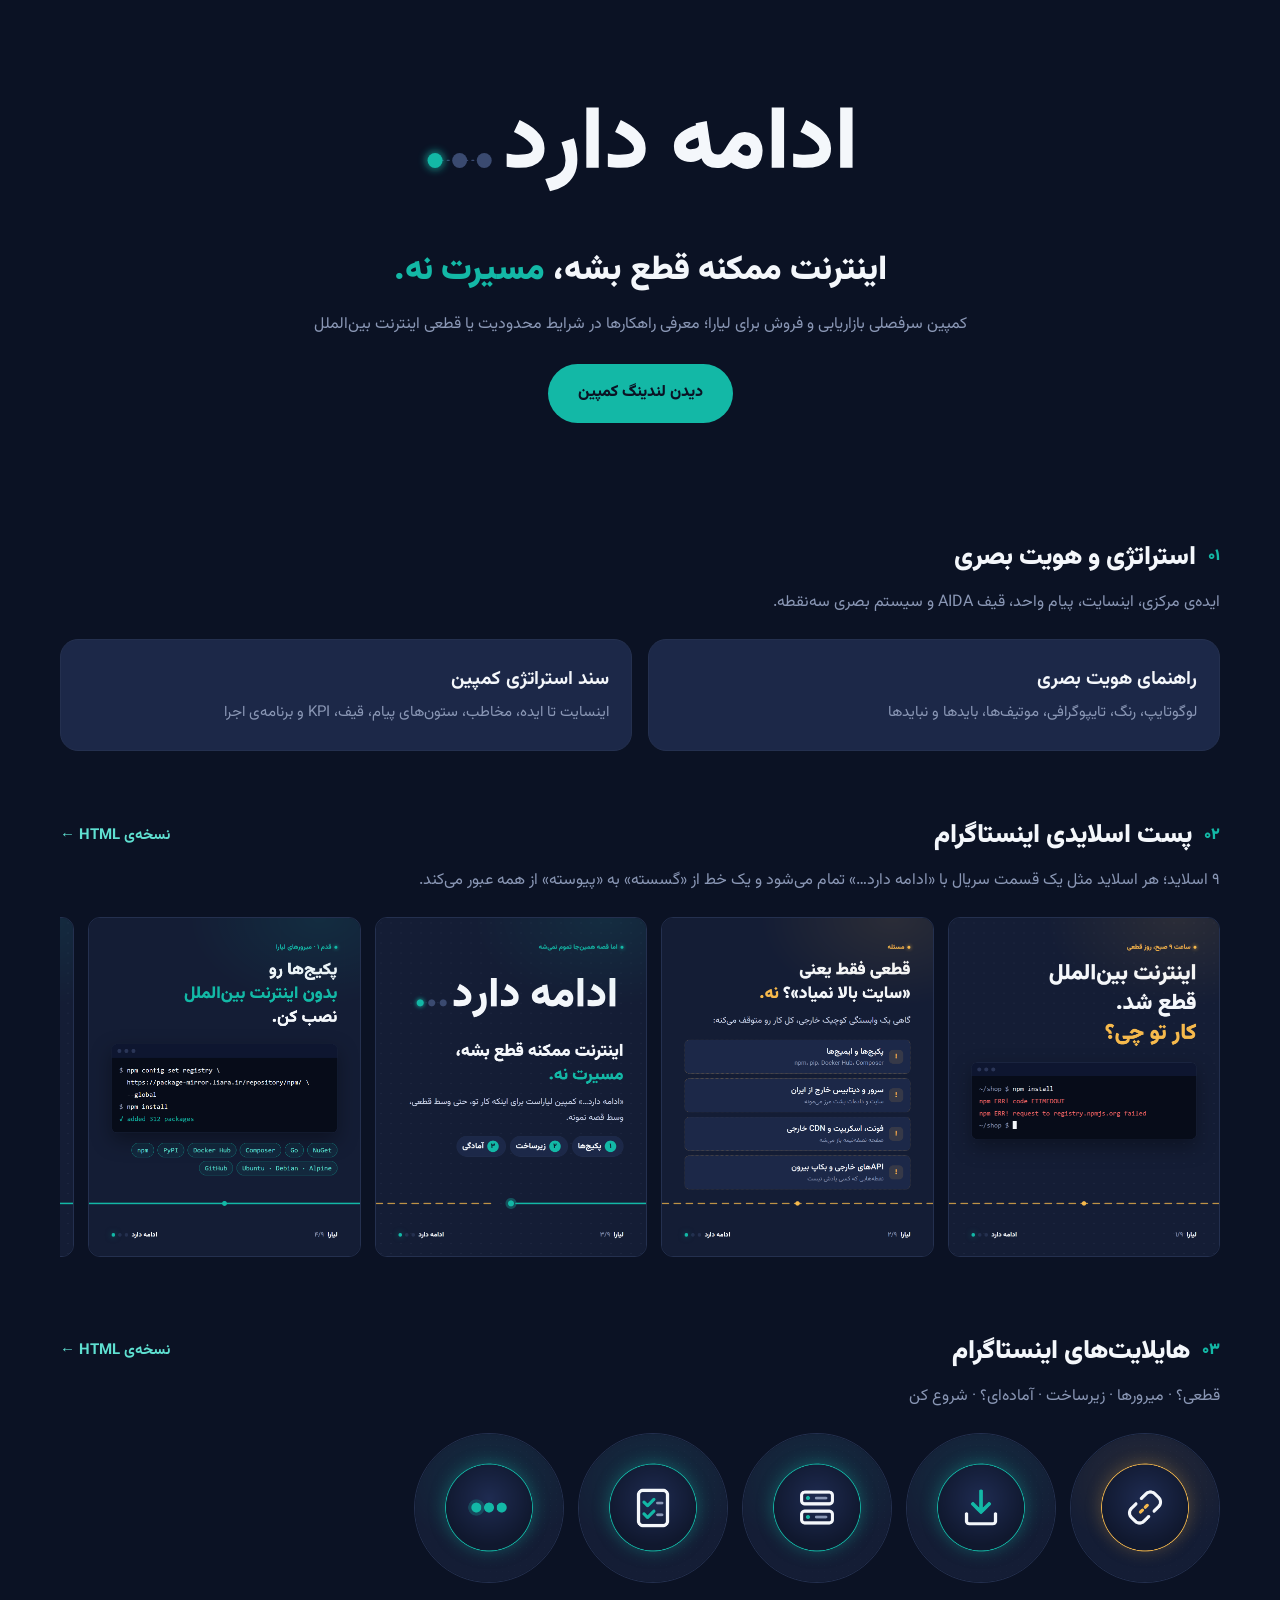
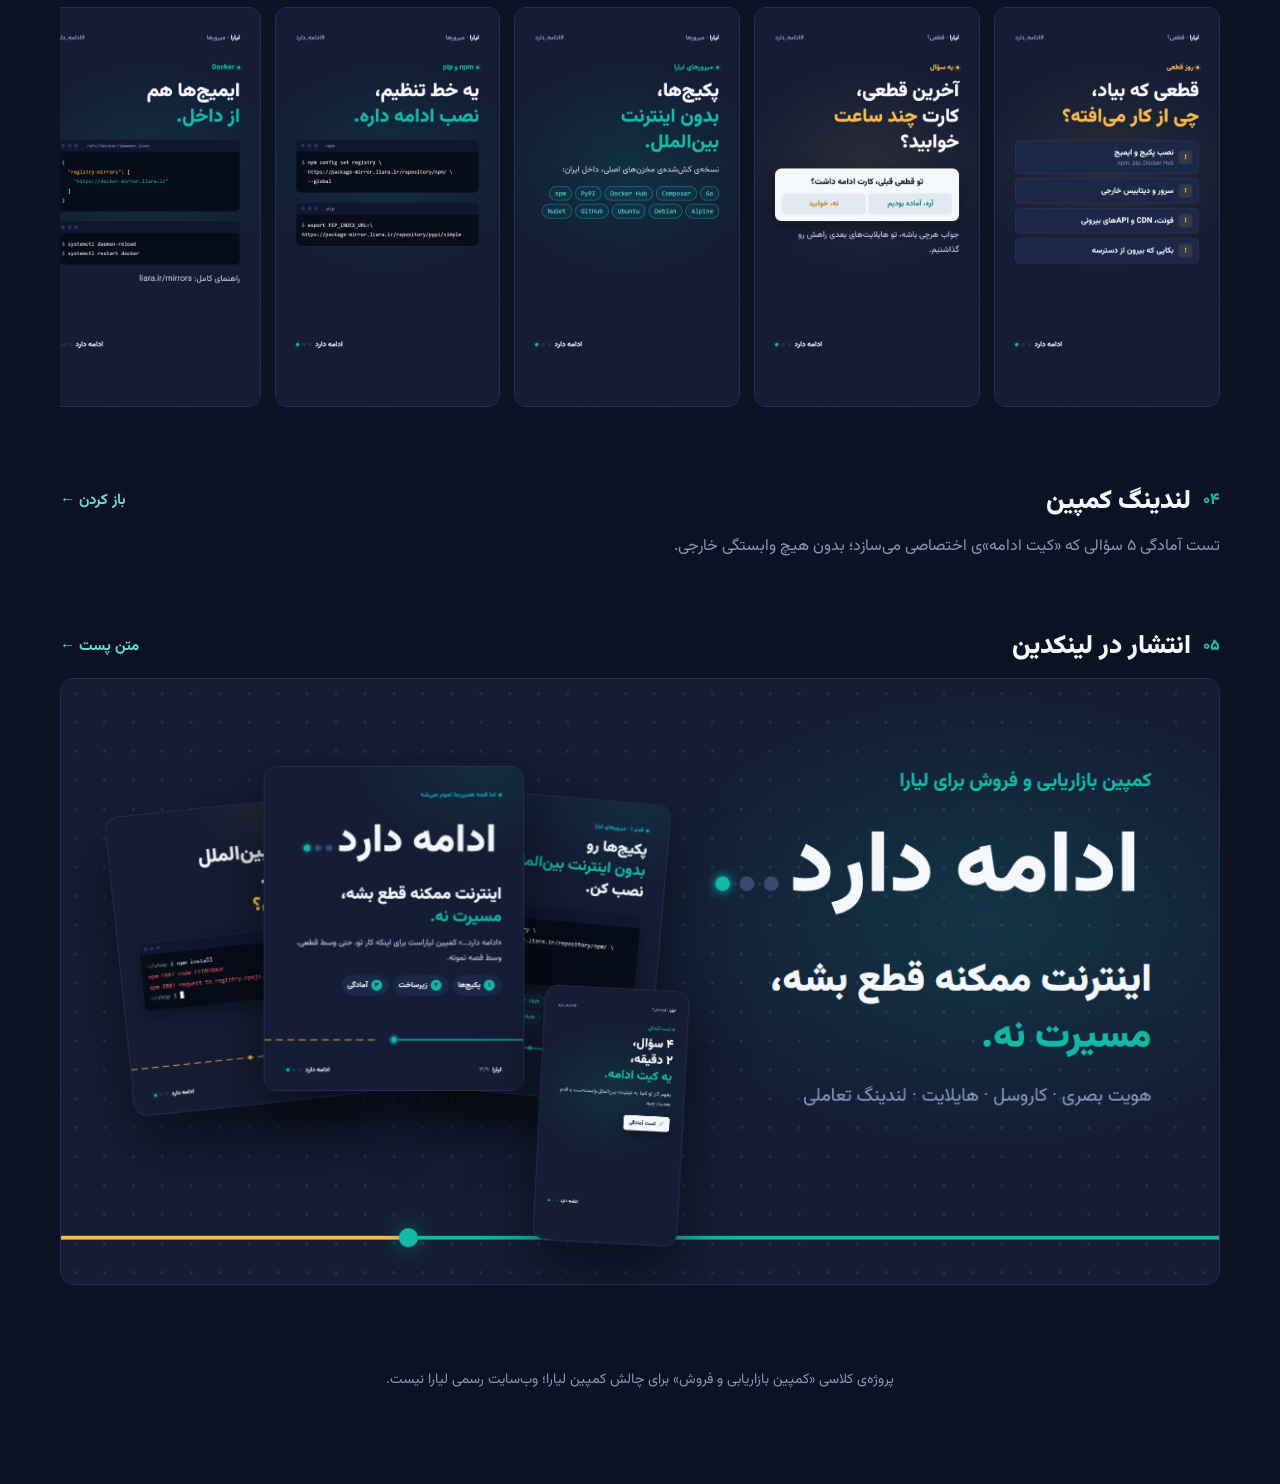
==== index.html @ ceaab929 "Add «ادامه دارد…» campaign for Liara Full campaign built from liara_campaign_vasl_edame.md: - Visual" ====
<!DOCTYPE html>
<html lang="fa" dir="rtl">
<head>
<meta charset="utf-8">
<meta name="viewport" content="width=device-width, initial-scale=1">
<title>ادامه دارد… — کمپین لیارا | همه‌ی خروجی‌ها</title>
<link rel="icon" href="landing/favicon.svg" type="image/svg+xml">
<link rel="stylesheet" href="assets/campaign.css">
<style>
  * { box-sizing: border-box; }
  body { margin: 0; font-family: var(--font); background: var(--navy-900); color: var(--ice); line-height: 1.9; }
  .wrap { width: min(1160px, 100% - 40px); margin: 0 auto; padding: 60px 0 90px; }
  header { text-align: center; padding: 30px 0 50px; }
  header img { width: min(460px, 90%); }
  header h1 { font-size: clamp(24px, 3vw, 34px); font-weight: 900; margin: 18px 0 6px; }
  header h1 em { font-style: normal; color: var(--teal); }
  header p { color: var(--muted); margin: 0; }
  .cta { display: inline-block; margin-top: 24px; background: var(--teal); color: var(--navy-900); font-weight: 800; padding: 14px 30px; border-radius: 999px; text-decoration: none; }
  h2 { font-size: 26px; font-weight: 900; margin: 60px 0 6px; display: flex; gap: 12px; align-items: center; }
  h2 .n { color: var(--teal); font-size: 16px; }
  h2 + p { color: var(--muted); margin: 0 0 20px; }
  h2 a { font-size: 15px; font-weight: 700; color: var(--teal-300); margin-inline-start: auto; text-decoration: none; }
  .row { display: flex; gap: 14px; overflow-x: auto; padding-bottom: 10px; scroll-snap-type: x mandatory; }
  .row img { height: 340px; border-radius: 12px; border: 1px solid var(--navy-600); scroll-snap-align: start; flex: 0 0 auto; }
  .row.covers img { height: 150px; width: 150px; border-radius: 50%; object-fit: cover; }
  .row.stories img { height: 400px; }
  .grid2 { display: grid; grid-template-columns: 1fr 1fr; gap: 16px; }
  .card { background: var(--navy-700); border: 1px solid var(--navy-600); border-radius: var(--radius); padding: 22px; text-decoration: none; color: inherit; display: block; }
  .card:hover { border-color: var(--teal); }
  .card b { display: block; font-size: 19px; } .card span { color: var(--muted); font-size: 15px; }
  .li img { width: 100%; border-radius: 14px; border: 1px solid var(--navy-600); }
  footer { color: var(--muted); font-size: 14px; text-align: center; margin-top: 70px; }
  @media (max-width: 720px) { .grid2 { grid-template-columns: 1fr; } .row img { height: 260px; } }
</style>
</head>
<body>
<div class="wrap">
  <header>
    <img src="brand/logo-dark.svg" alt="ادامه دارد…">
    <h1>اینترنت ممکنه قطع بشه، <em>مسیرت نه.</em></h1>
    <p>کمپین سرفصلی بازاریابی و فروش برای لیارا؛ معرفی راهکارها در شرایط محدودیت یا قطعی اینترنت بین‌الملل</p>
    <a class="cta" href="landing/">دیدن لندینگ کمپین</a>
  </header>

  <h2><span class="n">۰۱</span>استراتژی و هویت بصری</h2>
  <p>ایده‌ی مرکزی، اینسایت، پیام واحد، قیف AIDA و سیستم بصری سه‌نقطه.</p>
  <div class="grid2">
    <a class="card" href="brand/guide.html"><b>راهنمای هویت بصری</b><span>لوگوتایپ، رنگ، تایپوگرافی، موتیف‌ها، بایدها و نبایدها</span></a>
    <a class="card" href="docs/strategy.md"><b>سند استراتژی کمپین</b><span>اینسایت تا ایده، مخاطب، ستون‌های پیام، قیف، KPI و برنامه‌ی اجرا</span></a>
  </div>

  <h2><span class="n">۰۲</span>پست اسلایدی اینستاگرام <a href="carousel/slides.html">نسخه‌ی HTML ←</a></h2>
  <p>۹ اسلاید؛ هر اسلاید مثل یک قسمت سریال با «ادامه دارد…» تمام می‌شود و یک خط از «گسسته» به «پیوسته» از همه عبور می‌کند.</p>
  <div class="row">
    <img src="carousel/export/slide-01.png" alt="اسلاید ۱"><img src="carousel/export/slide-02.png" alt="اسلاید ۲"><img src="carousel/export/slide-03.png" alt="اسلاید ۳"><img src="carousel/export/slide-04.png" alt="اسلاید ۴"><img src="carousel/export/slide-05.png" alt="اسلاید ۵"><img src="carousel/export/slide-06.png" alt="اسلاید ۶"><img src="carousel/export/slide-07.png" alt="اسلاید ۷"><img src="carousel/export/slide-08.png" alt="اسلاید ۸"><img src="carousel/export/slide-09.png" alt="اسلاید ۹">
  </div>

  <h2><span class="n">۰۳</span>هایلایت‌های اینستاگرام <a href="highlights/highlights.html">نسخه‌ی HTML ←</a></h2>
  <p>قطعی؟ · میرورها · زیرساخت · آماده‌ای؟ · شروع کن</p>
  <div class="row covers">
    <img src="highlights/export/cover-1.png" alt="قطعی؟"><img src="highlights/export/cover-2.png" alt="میرورها"><img src="highlights/export/cover-3.png" alt="زیرساخت"><img src="highlights/export/cover-4.png" alt="آماده‌ای؟"><img src="highlights/export/cover-5.png" alt="شروع کن">
  </div>
  <div class="row stories" style="margin-top:14px">
    <img src="highlights/export/story-s1-1.png" alt=""><img src="highlights/export/story-s1-2.png" alt=""><img src="highlights/export/story-s2-1.png" alt=""><img src="highlights/export/story-s2-2.png" alt=""><img src="highlights/export/story-s2-3.png" alt=""><img src="highlights/export/story-s3-1.png" alt=""><img src="highlights/export/story-s3-2.png" alt=""><img src="highlights/export/story-s4-1.png" alt=""><img src="highlights/export/story-s4-2.png" alt=""><img src="highlights/export/story-s5-1.png" alt=""><img src="highlights/export/story-s5-2.png" alt="">
  </div>

  <h2><span class="n">۰۴</span>لندینگ کمپین <a href="landing/">باز کردن ←</a></h2>
  <p>تست آمادگی ۵ سؤالی که «کیت ادامه»ی اختصاصی می‌سازد؛ بدون هیچ وابستگی خارجی.</p>

  <h2><span class="n">۰۵</span>انتشار در لینکدین <a href="linkedin/post.md">متن پست ←</a></h2>
  <div class="li"><img src="linkedin/linkedin-cover.png" alt="کاور لینکدین"></div>

  <footer>پروژه‌ی کلاسی «کمپین بازاریابی و فروش» برای چالش کمپین لیارا؛ وب‌سایت رسمی لیارا نیست.</footer>
</div>
</body>
</html>
---- assets/campaign.css ----
/* ادامه دارد… — Liara campaign design tokens
   No external dependencies: fonts are served locally. */

@font-face { font-family: "Vazirmatn"; src: url("fonts/Vazirmatn-FD-Regular.woff2") format("woff2"); font-weight: 400; font-display: swap; }
@font-face { font-family: "Vazirmatn"; src: url("fonts/Vazirmatn-FD-Medium.woff2") format("woff2"); font-weight: 500; font-display: swap; }
@font-face { font-family: "Vazirmatn"; src: url("fonts/Vazirmatn-FD-Bold.woff2") format("woff2"); font-weight: 700; font-display: swap; }
@font-face { font-family: "Vazirmatn"; src: url("fonts/Vazirmatn-FD-ExtraBold.woff2") format("woff2"); font-weight: 800; font-display: swap; }
@font-face { font-family: "Vazirmatn"; src: url("fonts/Vazirmatn-FD-Black.woff2") format("woff2"); font-weight: 900; font-display: swap; }

:root {
  /* Core palette */
  --navy-900: #0B1224;   /* deepest background */
  --navy:     #141D35;   /* primary background — trust */
  --navy-700: #1C2848;   /* cards / surfaces */
  --navy-600: #24304F;   /* hairlines, borders */
  --teal:     #13B8A6;   /* the continuing path — Liara, action */
  --teal-300: #5FE0D1;   /* glow highlights */
  --amber:    #F6B94C;   /* disruption, warnings, attention */
  --ice:      #F4F7FB;   /* text, breathing space */
  --muted:    #8A97B5;   /* secondary text */
  --red:      #F06A6A;   /* terminal errors only */

  --font: "Vazirmatn", Tahoma, sans-serif;
  --mono: Consolas, "Cascadia Mono", "SFMono-Regular", Menlo, monospace;

  --radius: 18px;
  --glow: 0 0 24px rgba(19, 184, 166, .55);
}

/* The signature: three dots. Two dark (disconnected), the third lit (continues). */
.dots { display: inline-flex; gap: .22em; align-items: center; direction: rtl; vertical-align: middle; }
.dots i { width: .26em; height: .26em; border-radius: 50%; background: var(--navy-600); display: block; }
.dots i:last-child { background: var(--teal); box-shadow: var(--glow); }

/* Dotted network grid used as texture */
.grid-bg {
  background-image: radial-gradient(rgba(138, 151, 181, .18) 1.5px, transparent 1.6px);
  background-size: 36px 36px;
}
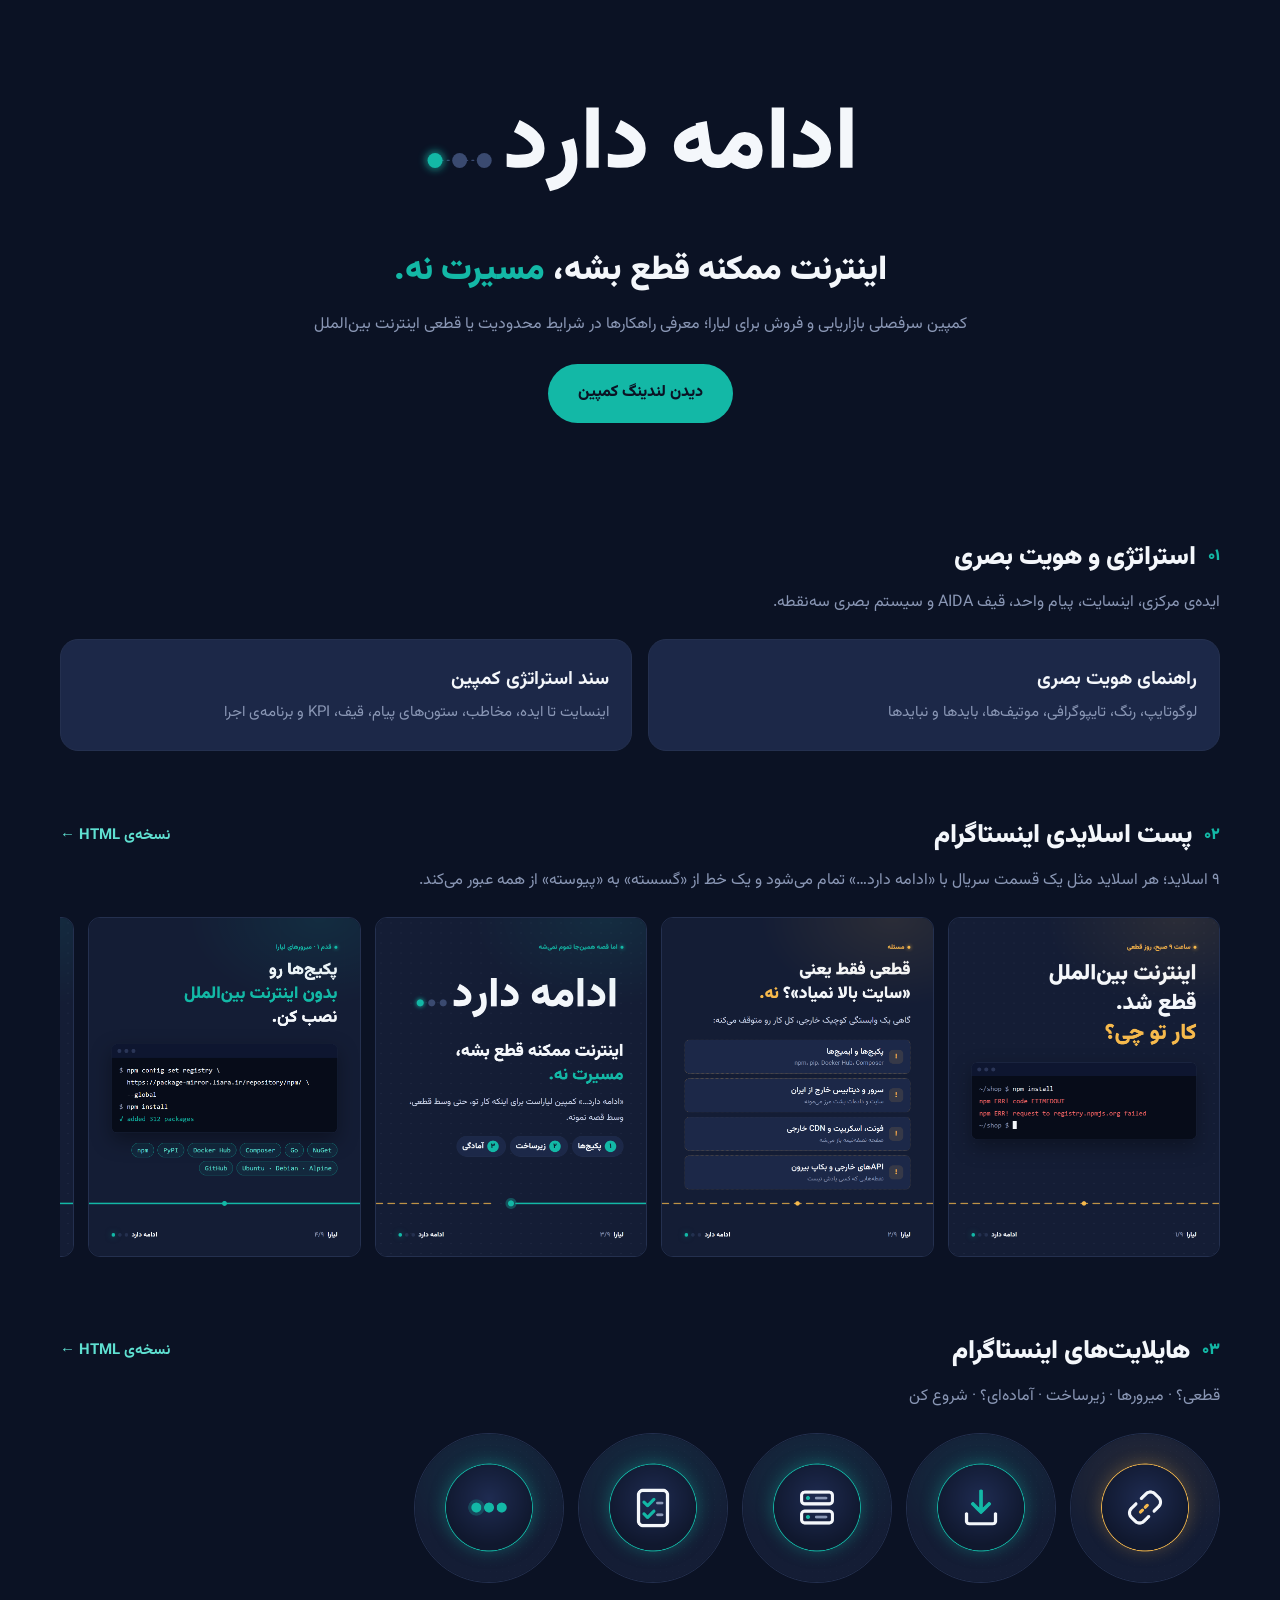
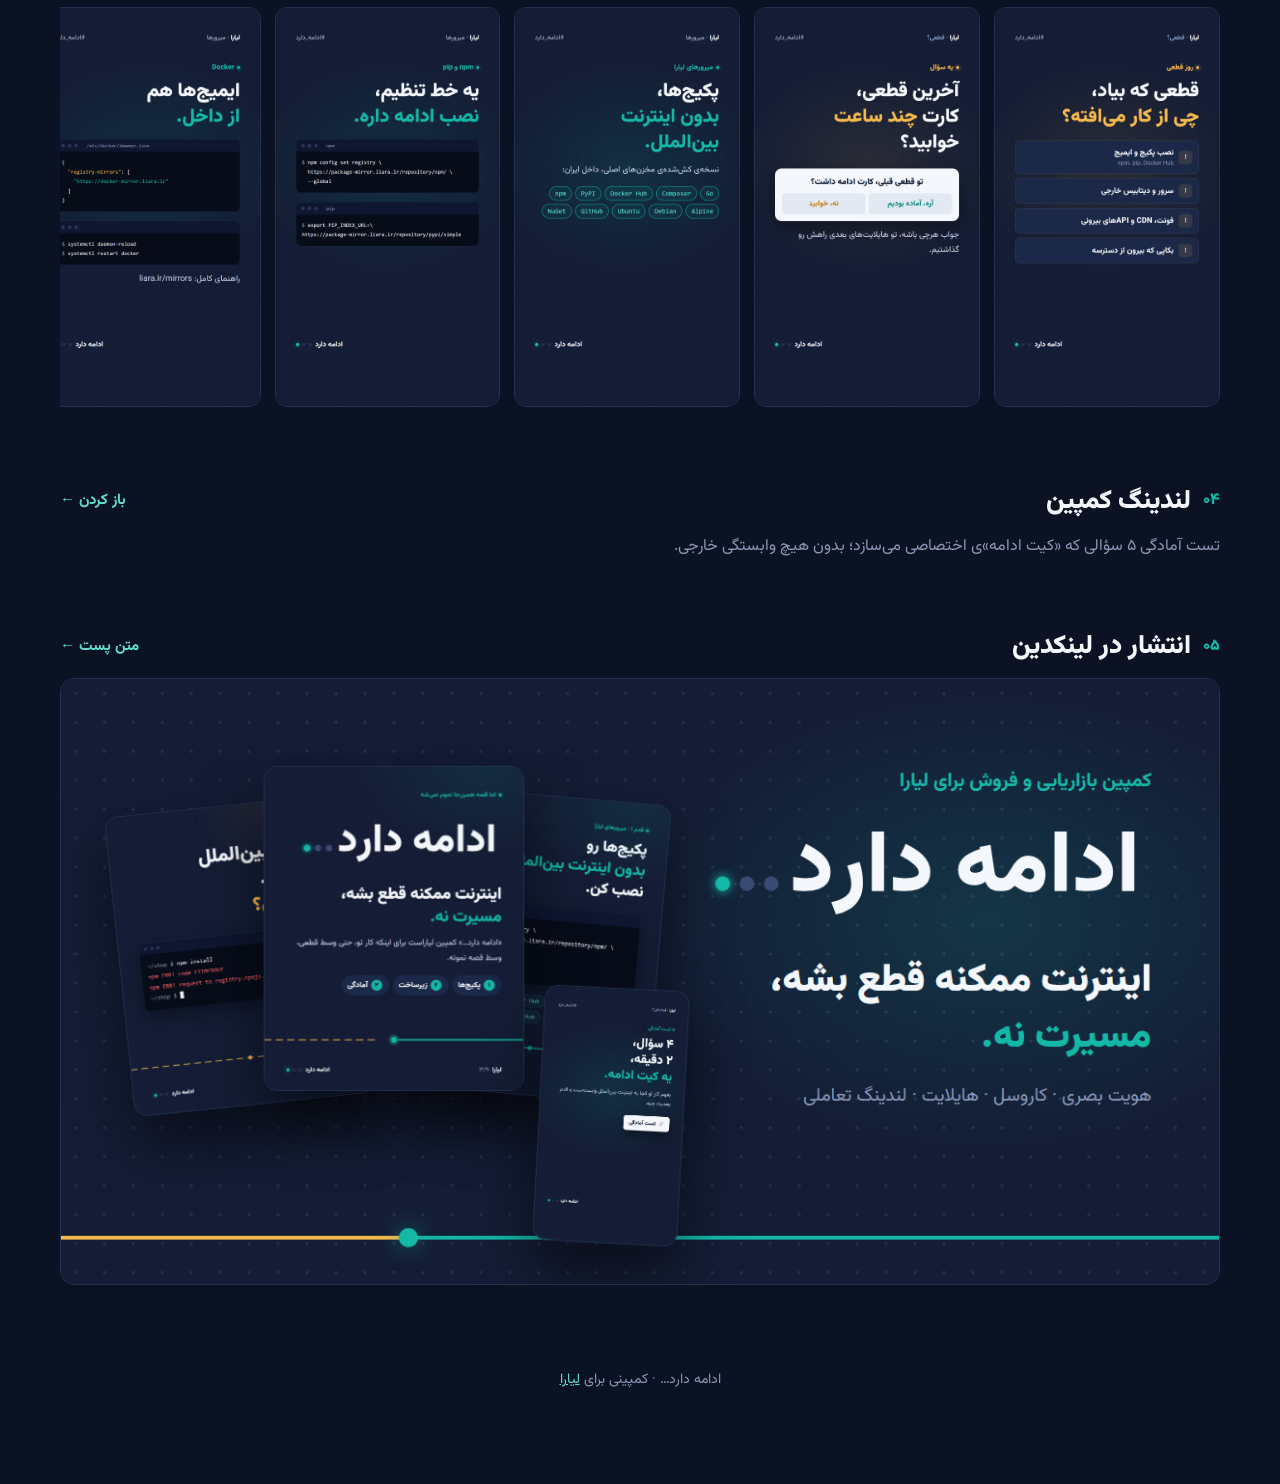
==== commit 1158765a: "Point every landing link to Liara and drop class-project wording - All outbound landing links now op" ====
--- a/index.html
+++ b/index.html
@@ -70,7 +70,7 @@
   <h2><span class="n">۰۵</span>انتشار در لینکدین <a href="linkedin/post.md">متن پست ←</a></h2>
   <div class="li"><img src="linkedin/linkedin-cover.png" alt="کاور لینکدین"></div>
 
-  <footer>پروژه‌ی کلاسی «کمپین بازاریابی و فروش» برای چالش کمپین لیارا؛ وب‌سایت رسمی لیارا نیست.</footer>
+  <footer>ادامه دارد… · کمپینی برای <a href="https://liara.ir/" style="color:var(--teal-300)">لیارا</a></footer>
 </div>
 </body>
 </html>
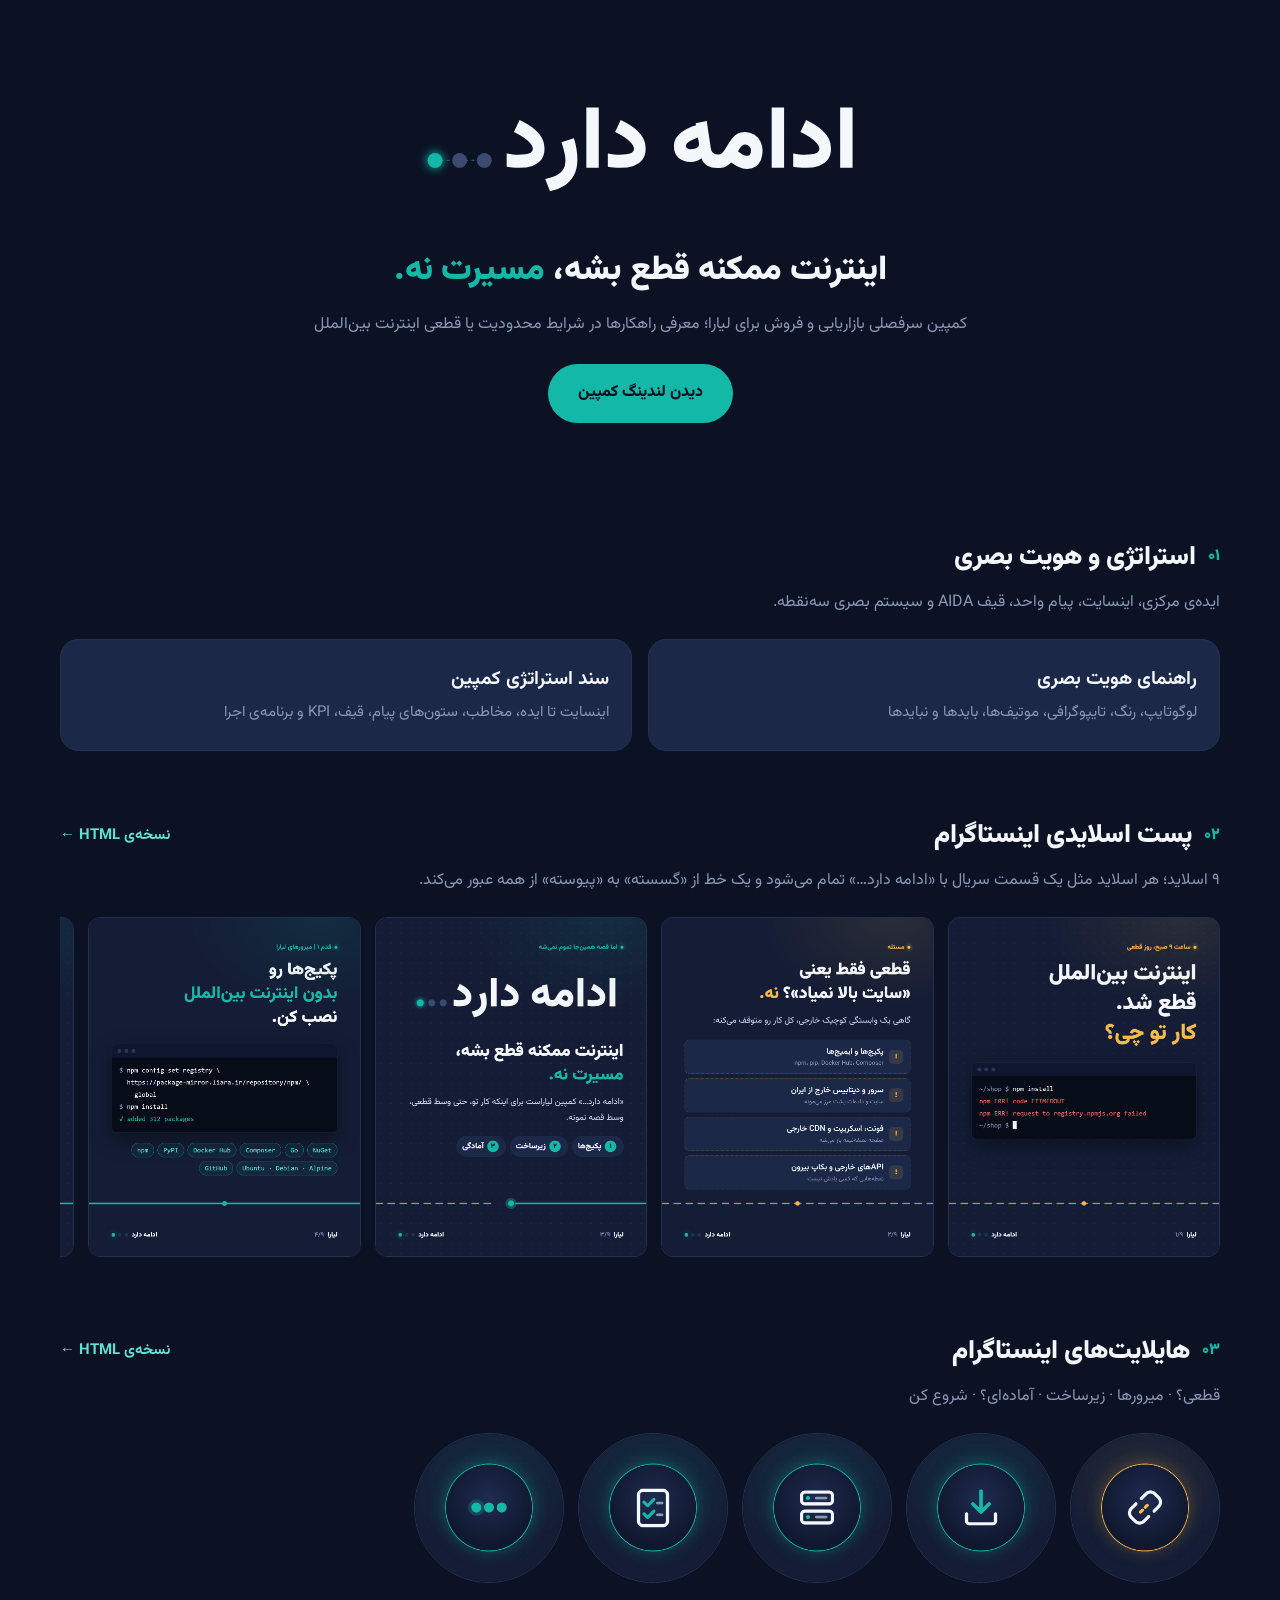
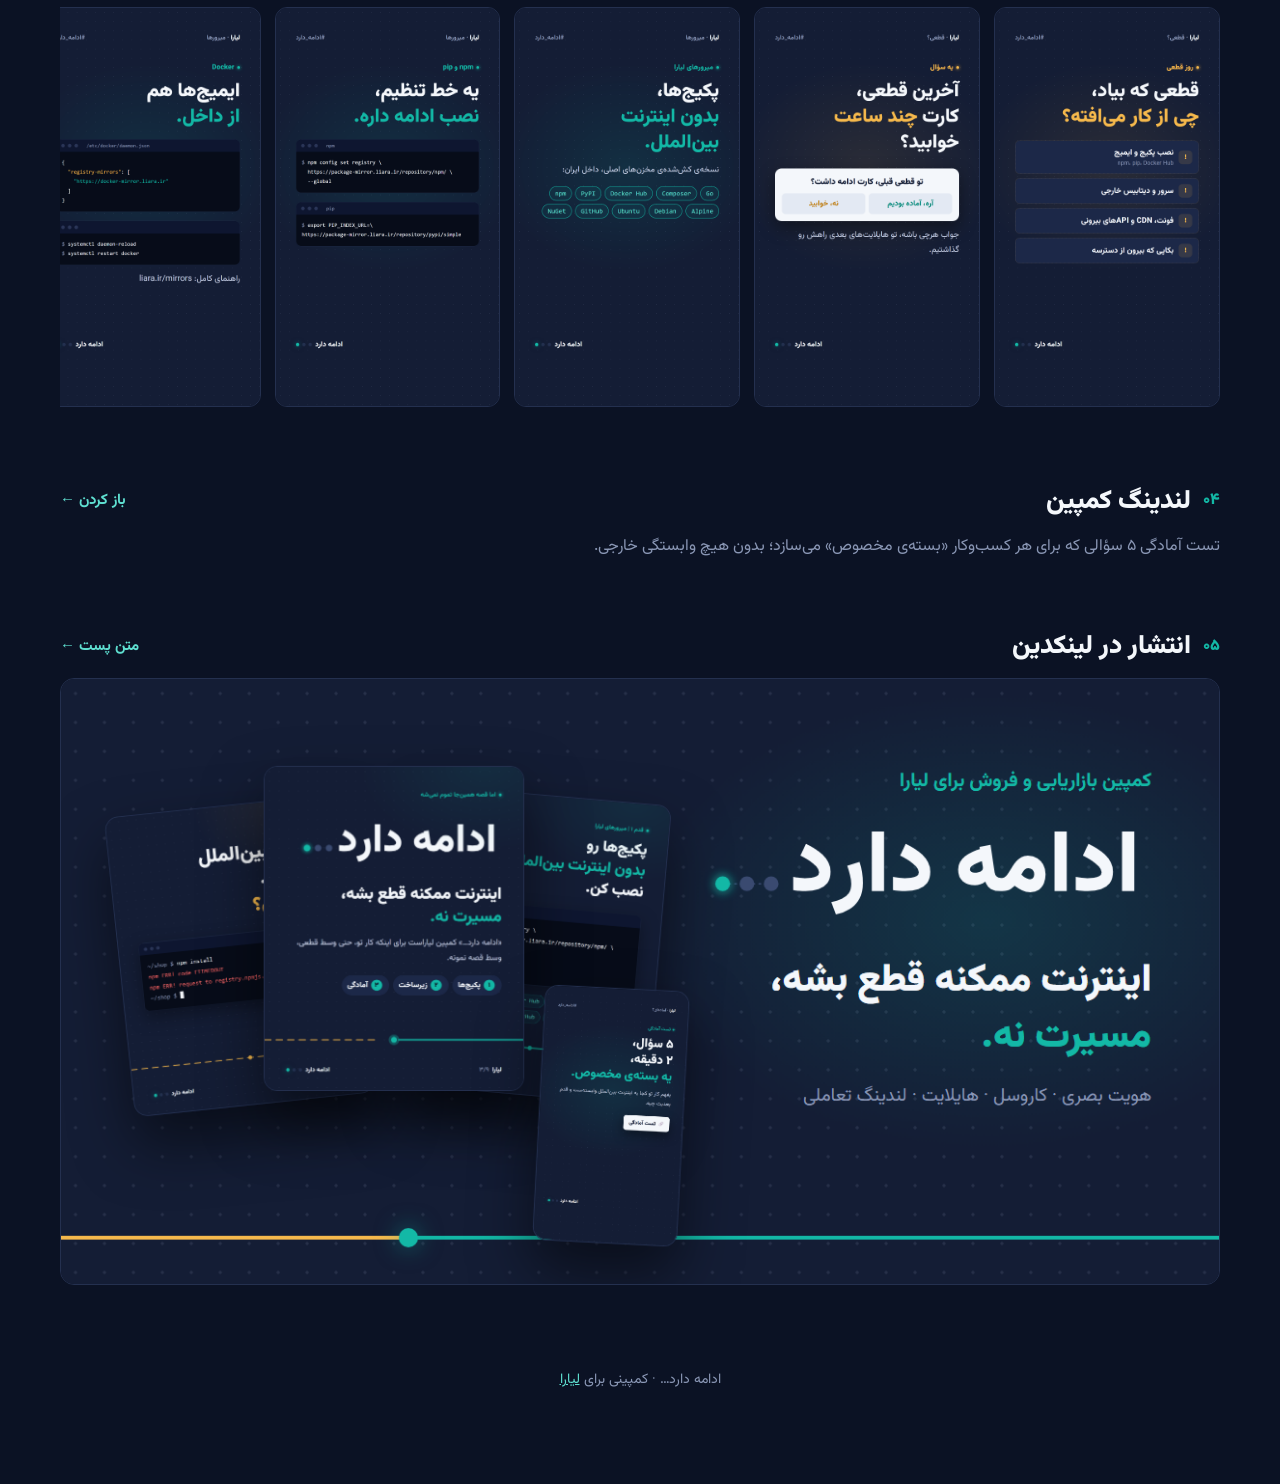
==== commit 60882eab: "Rename کیت ادامه to بسته‌ی مخصوص across the campaign Landing quiz result, copy button and copied tex" ====
--- a/index.html
+++ b/index.html
@@ -65,7 +65,7 @@
   </div>
 
   <h2><span class="n">۰۴</span>لندینگ کمپین <a href="landing/">باز کردن ←</a></h2>
-  <p>تست آمادگی ۵ سؤالی که «کیت ادامه»ی اختصاصی می‌سازد؛ بدون هیچ وابستگی خارجی.</p>
+  <p>تست آمادگی ۵ سؤالی که برای هر کسب‌وکار «بسته‌ی مخصوص» می‌سازد؛ بدون هیچ وابستگی خارجی.</p>
 
   <h2><span class="n">۰۵</span>انتشار در لینکدین <a href="linkedin/post.md">متن پست ←</a></h2>
   <div class="li"><img src="linkedin/linkedin-cover.png" alt="کاور لینکدین"></div>
